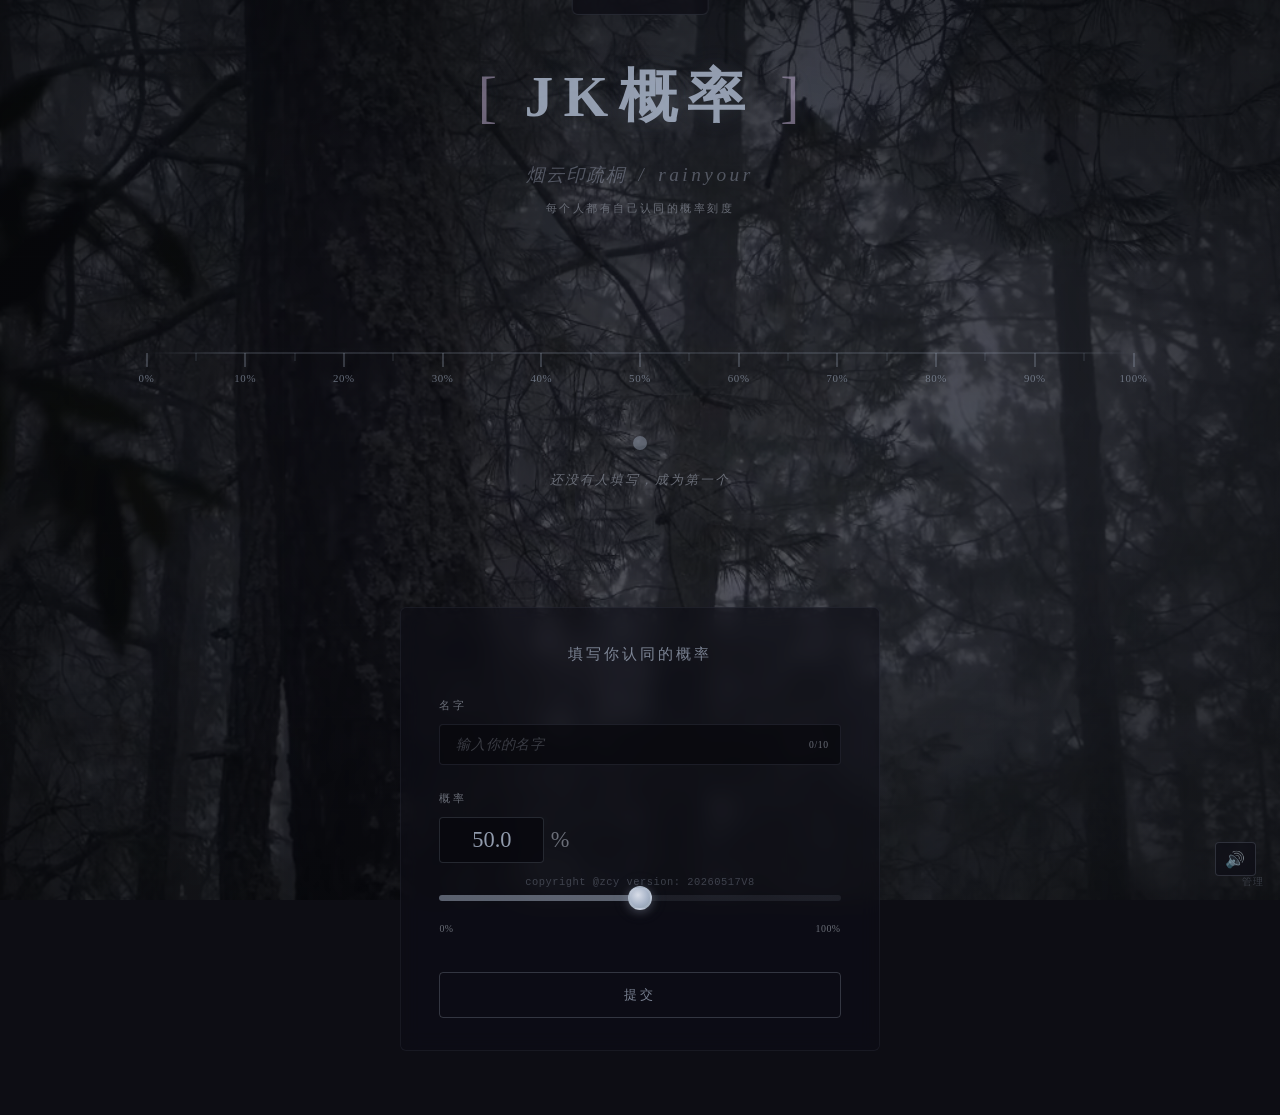
==== index.html @ dbc0c4cd "首页底部添加管理入口链接 [v20260517V8]" ====
<!DOCTYPE html>
<html lang="zh-CN">
<head>
  <meta charset="UTF-8" />
  <meta name="viewport" content="width=device-width, initial-scale=1.0" />
  <title>JK概率</title>
  <link rel="icon" href="favicon.svg" type="image/svg+xml" />
  <link rel="preconnect" href="https://fonts.googleapis.cn" />
  <link rel="preconnect" href="https://fonts.gstatic.com.cn" crossorigin />
  <link href="https://fonts.googleapis.cn/css2?family=Noto+Serif+SC:wght@300;400;600&family=Ma+Shan+Zheng&family=Cormorant+Garamond:ital,wght@0,300;0,400;1,300;1,400&family=ZCOOL+XiaoWei&display=swap" rel="stylesheet" />
  <script src="js/chart.umd.min.js"></script>
  <link rel="stylesheet" href="css/style.css" />
</head>
<body>
  <!-- 背景视频 - 雨林全屏 -->
  <div id="bg-poster"></div>
  <video id="bg-video" autoplay muted loop playsinline preload="auto">
    <source src="media/rain_forest_h264.mp4" type="video/mp4">
    <source src="media/rain_forest_av1.webm" type="video/webm">
  </video>
  <audio id="bg-audio" autoplay loop preload>
    <source src="media/rain_ambient.mp3" type="audio/mp3">
  </audio>
  <div id="bg-video-overlay"></div>

  <!-- 顶部标题 -->
  <header class="site-header">
    <h1 class="logo">
      <span class="logo-bracket">[</span>
      JK概率
      <span class="logo-bracket">]</span>
    </h1>
    <p class="tagline">烟云印疏桐 &nbsp;/&nbsp; <span class="tagline-en">rainyour</span></p>
    <p class="sub">每个人都有自己认同的概率刻度</p>
  </header>

  <!-- 数轴展示区 -->
  <section class="numberline-section">
    <div class="numberline-wrapper">
      <div class="numberline-track">
        <div class="numberline-axis"></div>
        <div class="numberline-ticks" id="ticks"></div>
        <div class="numberline-dots" id="dots"></div>
      </div>
      <div class="empty-state" id="empty-state">
        <div class="empty-pulse"></div>
        <p>还没有人填写，成为第一个</p>
      </div>
    </div>
  </section>

  <!-- 填写者列表 -->
  <section class="entries-list-section" id="entries-list-section">
    <h2 class="entries-title">已填写 <span id="entry-count">0</span> 人</h2>
    <div class="entries-grid" id="entries-grid"></div>
  </section>

  <!-- 统计图表区 -->
  <section class="stats-section" id="stats-section">
    <div class="stats-grid">
      <div class="stat-card">
        <h3 class="stat-title">概率分布</h3>
        <div class="chart-container">
          <canvas id="pieChart"></canvas>
        </div>
        <div class="pie-legend" id="pie-legend"></div>
      </div>
    </div>
    <div class="rank-section">
      <h3 class="stat-title">填写排行</h3>
      <div class="chart-container rank-chart">
        <canvas id="lineChart"></canvas>
      </div>
    </div>
  </section>

  <!-- 行书文字区 -->
  <section class="calligraphy-section" id="calligraphy-section">
    <div class="calligraphy-card">
      <p class="calligraphy-text" id="calligraphy-text"></p>
    </div>
  </section>

  <!-- 表单区 -->
  <section class="form-section">
    <div class="form-card">
      <div class="form-header">
        <h2>填写你认同的概率</h2>
      </div>
      <form id="jk-form">
        <div class="form-group">
          <label for="name-input" class="form-label">名字</label>
          <input
            type="text"
            id="name-input"
            class="form-input"
            placeholder="输入你的名字"
            maxlength="10"
            autocomplete="off"
          />
          <span class="char-count"><span id="char-num">0</span>/10</span>
        </div>

        <div class="form-group">
          <label class="form-label">概率</label>
          <div class="probability-display">
            <input
              type="number"
              id="prob-number"
              class="prob-number-input"
              min="0.1"
              max="100"
              step="0.1"
              value="50.0"
            />
            <span class="prob-percent">%</span>
          </div>
          <input
            type="range"
            id="prob-slider"
            class="prob-slider"
            min="1"
            max="1000"
            step="1"
            value="500"
          />
          <div class="prob-labels">
            <span>0%</span>
            <span>100%</span>
          </div>
        </div>

        <button type="submit" class="submit-btn" id="submit-btn">
          <span class="btn-text">提交</span>
          <span class="btn-loading">
            <span class="dot"></span>
            <span class="dot"></span>
            <span class="dot"></span>
          </span>
        </button>
      </form>
    </div>
  </section>

  <!-- 成功提示 -->
  <div class="toast" id="toast">
    <span class="toast-icon">✓</span>
    <span class="toast-msg">提交成功！</span>
  </div>

  <script src="js/app.js"></script>

  <!-- 版本号 -->
  <div id="version-tag">copyright @zcy version: 20260517V8</div>

  <!-- 管理入口 -->
  <a href="/admin" id="admin-link">管理</a>
</body>
</html>
---- css/style.css ----
/* ===== RESET & BASE ===== */
*, *::before, *::after {
  box-sizing: border-box;
  margin: 0;
  padding: 0;
}

:root {
  --bg-primary: #0d0d14;
  --bg-secondary: #111118;
  --bg-card: rgba(18, 18, 26, 0.6);
  --color-accent: #a8b4c8;
  --color-accent-warm: #c8a8a0;
  --color-accent-mauve: #b8a8c8;
  --color-text: #c0c4cc;
  --color-text-dim: #6a6e78;
  --color-text-light: rgba(180, 185, 200, 0.5);
  --color-ink: #8a8e9a;
  --font-serif: 'Noto Serif SC', 'ZCOOL XiaoWei', 'Source Han Serif SC', serif;
  --font-elegant: 'Ma Shan Zheng', cursive, 'ZCOOL XiaoWei', serif;
}

html {
  scroll-behavior: smooth;
}

body {
  font-family: var(--font-serif);
  background: var(--bg-primary);
  color: var(--color-text);
  min-height: 100vh;
  overflow-x: hidden;
  position: relative;
  letter-spacing: 0.04em;
  line-height: 1.8;
}

/* ===== SCROLLBAR ===== */
::-webkit-scrollbar { width: 5px; }
::-webkit-scrollbar-track { background: var(--bg-primary); }
::-webkit-scrollbar-thumb { background: rgba(168, 180, 200, 0.2); border-radius: 3px; }

#bg-poster {
  position: fixed;
  top: 0;
  left: 0;
  width: 100%;
  height: 100%;
  z-index: 0;
  background: url(/media/rain_poster.jpg) center/cover no-repeat;
  pointer-events: none;
  transition: opacity 1.5s ease;
}

#bg-poster.hidden {
  opacity: 0;
}

/* ===== BACKGROUND VIDEO - RAINY WINDOW ===== */
#bg-video {
  position: fixed;
  top: 0;
  left: 0;
  width: 100%;
  height: 100%;
  object-fit: cover;
  z-index: 0;
  pointer-events: none;
  opacity: 0;
  transition: opacity 1s ease;
}

#bg-video-overlay {
  position: fixed;
  top: 0;
  left: 0;
  width: 100%;
  height: 100%;
  background: 
    radial-gradient(ellipse at center, rgba(15, 16, 22, 0.5) 0%, rgba(10, 11, 16, 0.68) 55%, rgba(6, 7, 10, 0.82) 100%),
    repeating-linear-gradient(90deg, transparent 0px, transparent 140px, rgba(180, 190, 210, 0.012) 140px, rgba(180, 190, 210, 0.012) 142px),
    repeating-linear-gradient(0deg, transparent 0px, transparent 90px, rgba(180, 190, 210, 0.008) 90px, rgba(180, 190, 210, 0.008) 92px);
  z-index: 1;
  pointer-events: none;
}


.calligraphy-section {
  position: relative;
  z-index: 1;
  padding: 0.4rem 2rem 2rem;
  max-width: 860px;
  margin: 0 auto;
  display: none;
}

.calligraphy-section.visible { display: block; }

.calligraphy-card {
  background: rgba(12, 12, 20, 0.45);
  border: 1px solid rgba(168, 180, 200, 0.06);
  border-radius: 6px;
  padding: 1.8rem 2.4rem;
  backdrop-filter: blur(8px);
}

.calligraphy-text {
  font-family: var(--font-elegant);
  font-size: clamp(0.95rem, 2.1vw, 1.18rem);
  color: rgba(168, 176, 196, 0.5);
  line-height: 2.4;
  text-align: center;
  letter-spacing: 0.1em;
  text-shadow: 0 0 25px rgba(168, 176, 196, 0.08);
}

.calligraphy-text .line {
  display: block;
  margin-bottom: 0.05em;
}

/* ===== HEADER ===== */
.site-header {
  position: relative;
  z-index: 1;
  text-align: center;
  padding: 2.8rem 2rem 1.2rem;
}

.logo {
  font-family: var(--font-serif);
  font-size: clamp(2rem, 6.5vw, 3.6rem);
  font-weight: 600;
  color: rgba(168, 180, 200, 0.85);
  letter-spacing: 0.18em;
  text-shadow: 0 2px 20px rgba(168, 180, 200, 0.12), 0 0 40px rgba(168, 180, 200, 0.06);
}

.logo-bracket {
  color: rgba(184, 168, 200, 0.55);
  font-weight: 300;
  letter-spacing: 0.05em;
}

@keyframes logoGlow {
  0%, 100% { text-shadow: 0 2px 20px rgba(168, 180, 200, 0.12), 0 0 40px rgba(168, 180, 200, 0.06); }
  50% { text-shadow: 0 2px 12px rgba(168, 180, 200, 0.08), 0 0 30px rgba(168, 180, 200, 0.04); }
}

.tagline {
  font-family: var(--font-elegant);
  font-size: clamp(0.85rem, 2vw, 1.15rem);
  color: rgba(168, 176, 196, 0.4);
  margin-top: 0.6rem;
  letter-spacing: 0.1em;
  font-style: italic;
}

.tagline-en {
  font-family: 'Cormorant Garamond', 'Playfair Display', serif;
  font-style: italic;
  font-weight: 300;
  letter-spacing: 0.18em;
  font-size: 1.05em;
}

.sub {
  font-family: var(--font-serif);
  font-size: 0.7rem;
  color: var(--color-text-dim);
  margin-top: 0.35rem;
  letter-spacing: 0.22em;
}

/* ===== NUMBER LINE SECTION ===== */
.numberline-section {
  position: relative;
  z-index: 1;
  padding: 1.2rem 2rem 0.8rem;
  min-height: 40vh;
  display: flex;
  align-items: center;
}

.numberline-wrapper {
  width: 100%;
  max-width: 1050px;
  margin: 0 auto;
}

.numberline-track {
  position: relative;
  padding: 4.2rem 0 1.2rem;
  overflow-x: auto;
  overflow-y: visible;
}

.numberline-axis {
  position: absolute;
  top: 50%;
  left: 3%;
  right: 3%;
  height: 1px;
  background: linear-gradient(90deg,
    transparent 0%,
    rgba(168, 180, 200, 0.35) 8%,
    rgba(168, 180, 200, 0.35) 92%,
    transparent 100%
  );
  transform: translateY(-50%);
}

.numberline-ticks {
  position: absolute;
  top: 50%;
  left: 3%;
  right: 3%;
  height: 0;
  transform: translateY(-50%);
  pointer-events: none;
}

.tick {
  position: absolute;
  display: flex;
  flex-direction: column;
  align-items: center;
  transform: translateX(-50%);
}

.tick-mark {
  width: 1px;
  height: 8px;
  background: rgba(168, 180, 200, 0.22);
  margin-bottom: 5px;
}

.tick-label {
  font-family: var(--font-serif);
  font-size: 0.65rem;
  color: rgba(168, 180, 200, 0.38);
  white-space: nowrap;
  position: absolute;
  top: 16px;
  font-weight: 400;
}

.tick.major .tick-mark {
  height: 14px;
  background: rgba(168, 180, 200, 0.5);
  width: 1px;
}

.tick.major .tick-label {
  color: rgba(168, 180, 200, 0.55);
  font-size: 0.68rem;
}

/* ===== DOTS ON NUMBER LINE ===== */
.numberline-dots {
  position: absolute;
  top: 50%;
  left: 3%;
  right: 3%;
  height: 0;
  transform: translateY(-50%);
}

.dot-marker {
  position: absolute;
  transform: translate(-50%, -50%);
  pointer-events: none;
  display: flex;
  flex-direction: column;
  align-items: center;
}

.dot-name-label {
  font-family: var(--font-serif);
  font-size: 0.6rem;
  color: rgba(168, 180, 200, 0.65);
  white-space: nowrap;
  text-align: center;
  max-width: 58px;
  overflow: hidden;
  text-overflow: ellipsis;
  margin-bottom: 5px;
  letter-spacing: 0.05em;
}

.dot-point {
  width: 10px;
  height: 10px;
  border-radius: 50%;
  background: rgba(168, 180, 200, 0.55);
  box-shadow: 0 0 10px rgba(168, 180, 200, 0.2);
  flex-shrink: 0;
}

.dot-prob-label {
  font-family: var(--font-serif);
  font-size: 0.58rem;
  color: rgba(168, 180, 200, 0.45);
  white-space: nowrap;
  text-align: center;
  margin-top: 4px;
  font-style: italic;
}

@keyframes dotPulse {
  0%, 100% { box-shadow: 0 0 8px rgba(168, 180, 200, 0.18), 0 0 16px rgba(168, 180, 200, 0.08); }
  50% { box-shadow: 0 0 12px rgba(168, 180, 200, 0.28), 0 0 24px rgba(168, 180, 200, 0.12); }
}

.dot-marker.entering {
  animation: dotEnter 0.5s cubic-bezier(0.34, 1.56, 0.64, 1) forwards;
}

@keyframes dotEnter {
  0% { transform: translate(-50%, -50%) scale(0); opacity: 0; }
  100% { transform: translate(-50%, -50%) scale(1); opacity: 1; }
}

/* 空状态 */
.empty-state {
  display: none;
  flex-direction: column;
  align-items: center;
  gap: 1.2rem;
  padding: 2.5rem 0;
}

.empty-state.visible { display: flex; }

.empty-pulse {
  width: 14px;
  height: 14px;
  border-radius: 50%;
  background: rgba(168, 180, 200, 0.4);
  animation: emptyPulse 2.5s ease-in-out infinite;
}

@keyframes emptyPulse {
  0%, 100% { transform: scale(1); opacity: 0.4; }
  50% { transform: scale(1.4); opacity: 0.2; }
}

.empty-state p {
  font-family: var(--font-serif);
  font-size: 0.8rem;
  color: var(--color-text-dim);
  letter-spacing: 0.15em;
  font-style: italic;
}

/* ===== ENTRIES LIST ===== */
.entries-list-section {
  position: relative;
  z-index: 1;
  padding: 0.2rem 2rem 0.6rem;
  max-width: 1050px;
  margin: 0 auto;
  display: none;
}

.entries-list-section.visible { display: block; }

.entries-title {
  font-family: var(--font-serif);
  font-size: 0.72rem;
  color: var(--color-text-dim);
  letter-spacing: 0.2em;
  margin-bottom: 0.6rem;
  font-weight: 400;
}

.entries-title span {
  color: var(--color-accent);
  font-weight: 500;
}

.entries-grid {
  display: flex;
  flex-wrap: wrap;
  gap: 0.4rem;
}

.entry-chip {
  display: flex;
  align-items: center;
  gap: 0.5rem;
  background: rgba(16, 16, 24, 0.6);
  border: 1px solid rgba(168, 180, 200, 0.1);
  border-radius: 4px;
  padding: 0.28rem 0.75rem;
  font-size: 0.65rem;
  color: var(--color-text-dim);
  animation: chipFadeIn 0.5s ease forwards;
  font-family: var(--font-serif);
  letter-spacing: 0.03em;
}

@keyframes chipFadeIn {
  from { opacity: 0; transform: translateY(4px); }
  to { opacity: 1; transform: translateY(0); }
}

.entry-chip .prob-badge {
  color: var(--color-accent);
  font-weight: 500;
  font-style: italic;
}

/* ===== STATS SECTION ===== */
.stats-section {
  position: relative;
  z-index: 1;
  padding: 0.4rem 2rem 1.8rem;
  display: none;
}

.stats-section.visible { display: block; }

.stats-grid {
  display: flex;
  justify-content: center;
  max-width: 1050px;
  margin: 0 auto;
}

.stat-card {
  background: rgba(14, 14, 22, 0.55);
  border: 1px solid rgba(168, 180, 200, 0.07);
  border-radius: 6px;
  padding: 1.4rem 1.5rem;
  backdrop-filter: blur(8px);
  width: 100%;
  max-width: 480px;
}

/* 填写排行 - 单独大块区域 */
.rank-section {
  max-width: 1050px;
  margin: 1.2rem auto 0;
  background: rgba(14, 14, 22, 0.55);
  border: 1px solid rgba(168, 180, 200, 0.07);
  border-radius: 6px;
  padding: 1.4rem 1.5rem;
  backdrop-filter: blur(8px);
}

.rank-chart {
  height: 260px;
}

.stat-title {
  font-family: var(--font-serif);
  font-size: 0.72rem;
  color: var(--color-text-dim);
  letter-spacing: 0.22em;
  margin-bottom: 1.1rem;
  text-align: center;
  font-weight: 400;
}

.chart-container {
  position: relative;
  height: 200px;
}

/* Pie legend */
.pie-legend {
  display: flex;
  justify-content: center;
  flex-wrap: wrap;
  gap: 0.4rem 1rem;
  margin-top: 0.9rem;
}

.legend-item {
  display: flex;
  align-items: center;
  gap: 0.35rem;
  font-size: 0.65rem;
  color: var(--color-text-dim);
  font-family: var(--font-serif);
  letter-spacing: 0.03em;
}

.legend-dot {
  width: 7px;
  height: 7px;
  border-radius: 50%;
  flex-shrink: 0;
}

/* ===== FORM SECTION ===== */
.form-section {
  position: relative;
  z-index: 1;
  padding: 0.6rem 2rem 4rem;
}

.form-card {
  max-width: 480px;
  margin: 0 auto;
  background: rgba(14, 14, 22, 0.55);
  border: 1px solid rgba(168, 180, 200, 0.08);
  border-radius: 6px;
  padding: 2rem 2.4rem;
  backdrop-filter: blur(10px);
}

.form-header h2 {
  font-family: var(--font-serif);
  font-size: 0.95rem;
  color: rgba(168, 180, 200, 0.7);
  letter-spacing: 0.2em;
  margin-bottom: 1.8rem;
  text-align: center;
  font-weight: 400;
}

.form-group {
  margin-bottom: 1.5rem;
  position: relative;
}

.form-label {
  display: block;
  font-size: 0.68rem;
  color: var(--color-text-dim);
  letter-spacing: 0.2em;
  margin-bottom: 0.5rem;
  font-family: var(--font-serif);
}

.form-input {
  width: 100%;
  background: rgba(8, 8, 14, 0.7);
  border: 1px solid rgba(168, 180, 200, 0.12);
  border-radius: 4px;
  padding: 0.7rem 1rem;
  color: var(--color-text);
  font-family: var(--font-serif);
  font-size: 0.88rem;
  outline: none;
  transition: border-color 0.3s;
  letter-spacing: 0.05em;
}

.form-input:focus {
  border-color: rgba(168, 180, 200, 0.3);
}

.form-input::placeholder { 
  color: rgba(106, 110, 120, 0.5);
  font-style: italic;
}

.char-count {
  position: absolute;
  right: 0.75rem;
  bottom: 0.75rem;
  font-size: 0.6rem;
  color: var(--color-text-dim);
  font-family: var(--font-serif);
}

/* Probability */
.probability-display {
  display: flex;
  align-items: baseline;
  gap: 0.4rem;
  margin-bottom: 1.2rem;
}

.prob-number-input {
  width: 105px;
  background: rgba(8, 8, 14, 0.8);
  border: 1px solid rgba(168, 180, 200, 0.18);
  border-radius: 4px;
  padding: 0.55rem 0.75rem;
  color: rgba(168, 180, 200, 0.85);
  font-family: var(--font-serif);
  font-size: 1.4rem;
  font-weight: 500;
  text-align: center;
  outline: none;
  transition: border-color 0.25s;
  -moz-appearance: textfield;
}

.prob-number-input::-webkit-outer-spin-button,
.prob-number-input::-webkit-inner-spin-button { -webkit-appearance: none; }

.prob-number-input:focus {
  border-color: rgba(168, 180, 200, 0.35);
}

.prob-percent {
  font-family: var(--font-serif);
  font-size: 1.4rem;
  color: var(--color-text-dim);
  font-weight: 300;
}

/* Slider — 柔和文雅滑轨 */
.prob-slider {
  -webkit-appearance: none;
  appearance: none;
  width: 100%;
  height: 6px;
  border-radius: 100px;
  background: rgba(168, 180, 200, 0.1);
  outline: none;
  cursor: pointer;
}

.prob-slider::-webkit-slider-thumb {
  -webkit-appearance: none;
  appearance: none;
  width: 24px;
  height: 24px;
  border-radius: 50%;
  background: radial-gradient(circle at 40% 35%, #d8dde8, #a8b4c8 55%, #8898a8);
  border: 2px solid rgba(255, 255, 255, 0.12);
  box-shadow: 0 2px 10px rgba(168, 180, 200, 0.3), 0 0 20px rgba(168, 180, 200, 0.1);
  cursor: grab;
  transition: transform 0.2s, box-shadow 0.2s;
}

.prob-slider::-webkit-slider-thumb:hover {
  transform: scale(1.15);
  box-shadow: 0 3px 14px rgba(168, 180, 200, 0.4), 0 0 28px rgba(168, 180, 200, 0.15);
}

.prob-slider::-webkit-slider-thumb:active {
  cursor: grabbing;
  transform: scale(1.08);
}

.prob-slider::-moz-range-thumb {
  width: 24px;
  height: 24px;
  border-radius: 50%;
  background: radial-gradient(circle at 40% 35%, #d8dde8, #a8b4c8 55%, #8898a8);
  border: 2px solid rgba(255, 255, 255, 0.12);
  box-shadow: 0 2px 10px rgba(168, 180, 200, 0.3), 0 0 20px rgba(168, 180, 200, 0.1);
  cursor: grab;
}

.prob-labels {
  display: flex;
  justify-content: space-between;
  margin-top: 0.6rem;
  font-size: 0.62rem;
  color: var(--color-text-dim);
  font-family: var(--font-serif);
  letter-spacing: 0.05em;
}

/* Submit Button */
.submit-btn {
  width: 100%;
  padding: 0.82rem 2rem;
  margin-top: 0.6rem;
  background: transparent;
  border: 1px solid rgba(168, 180, 200, 0.25);
  border-radius: 4px;
  color: rgba(168, 180, 200, 0.7);
  font-family: var(--font-serif);
  font-size: 0.82rem;
  font-weight: 400;
  letter-spacing: 0.25em;
  cursor: pointer;
  transition: all 0.35s ease;
  position: relative;
  overflow: hidden;
}

.submit-btn::before {
  content: '';
  position: absolute;
  inset: 0;
  background: linear-gradient(90deg, transparent, rgba(168, 180, 200, 0.06), transparent);
  transform: translateX(-100%);
  transition: transform 0.5s;
}

.submit-btn:hover::before { transform: translateX(100%); }
.submit-btn:hover { 
  background: rgba(168, 180, 200, 0.05);
  border-color: rgba(168, 180, 200, 0.4);
  color: rgba(168, 180, 200, 0.9);
}
.submit-btn:active { transform: scale(0.98); }

.submit-btn.loading .btn-text { display: none; }
.submit-btn.loading .btn-loading { display: flex; }

.btn-loading {
  display: none;
  justify-content: center;
  align-items: center;
  gap: 5px;
}

.btn-loading .dot {
  width: 4px;
  height: 4px;
  border-radius: 50%;
  background: rgba(168, 180, 200, 0.6);
  animation: loadingDot 1s ease-in-out infinite;
}

.btn-loading .dot:nth-child(2) { animation-delay: 0.2s; }
.btn-loading .dot:nth-child(3) { animation-delay: 0.4s; }

@keyframes loadingDot {
  0%, 100% { opacity: 0.25; transform: scale(0.8); }
  50% { opacity: 0.7; transform: scale(1); }
}

/* ===== TOAST ===== */
.toast {
  position: fixed;
  top: 1.5rem;
  left: 50%;
  transform: translateX(-50%) translateY(-120%);
  background: rgba(14, 14, 22, 0.8);
  border: 1px solid rgba(168, 180, 200, 0.15);
  border-radius: 6px;
  padding: 0.6rem 1.4rem;
  display: flex;
  align-items: center;
  gap: 0.5rem;
  font-family: var(--font-serif);
  font-size: 0.8rem;
  color: rgba(168, 180, 200, 0.7);
  backdrop-filter: blur(8px);
  transition: transform 0.4s cubic-bezier(0.34, 1.56, 0.64, 1);
  z-index: 100;
}

.toast.show { transform: translateX(-50%) translateY(0); }

/* ===== RESPONSIVE ===== */
@media (max-width: 680px) {
  .stats-grid { grid-template-columns: 1fr; }
  .chart-container { height: 180px; }
  .form-card { padding: 1.5rem 1.8rem; }
  .numberline-section { min-height: 35vh; }
  .numberline-track { padding: 4.5rem 0 1.2rem; }
  .calligraphy-card { padding: 1.4rem 1.6rem; }
}
#admin-link {
  position: fixed;
  bottom: 0.5rem;
  right: 1rem;
  z-index: 9999;
  font-family: 'JetBrainsMono', monospace;
  font-size: 0.65rem;
  color: rgba(168, 180, 200, 0.25);
  letter-spacing: 0.08em;
  text-decoration: none;
  transition: color 0.3s;
}
#admin-link:hover { color: rgba(168, 180, 200, 0.5); }

/* ===== VERSION TAG ===== */
#version-tag {
  position: fixed;
  bottom: 0.5rem;
  left: 50%;
  transform: translateX(-50%);
  z-index: 9999;
  font-family: 'JetBrainsMono', monospace;
  font-size: 0.65rem;
  color: rgba(168, 180, 200, 0.3);
  letter-spacing: 0.05em;
  pointer-events: none;
  user-select: none;
  white-space: nowrap;
}
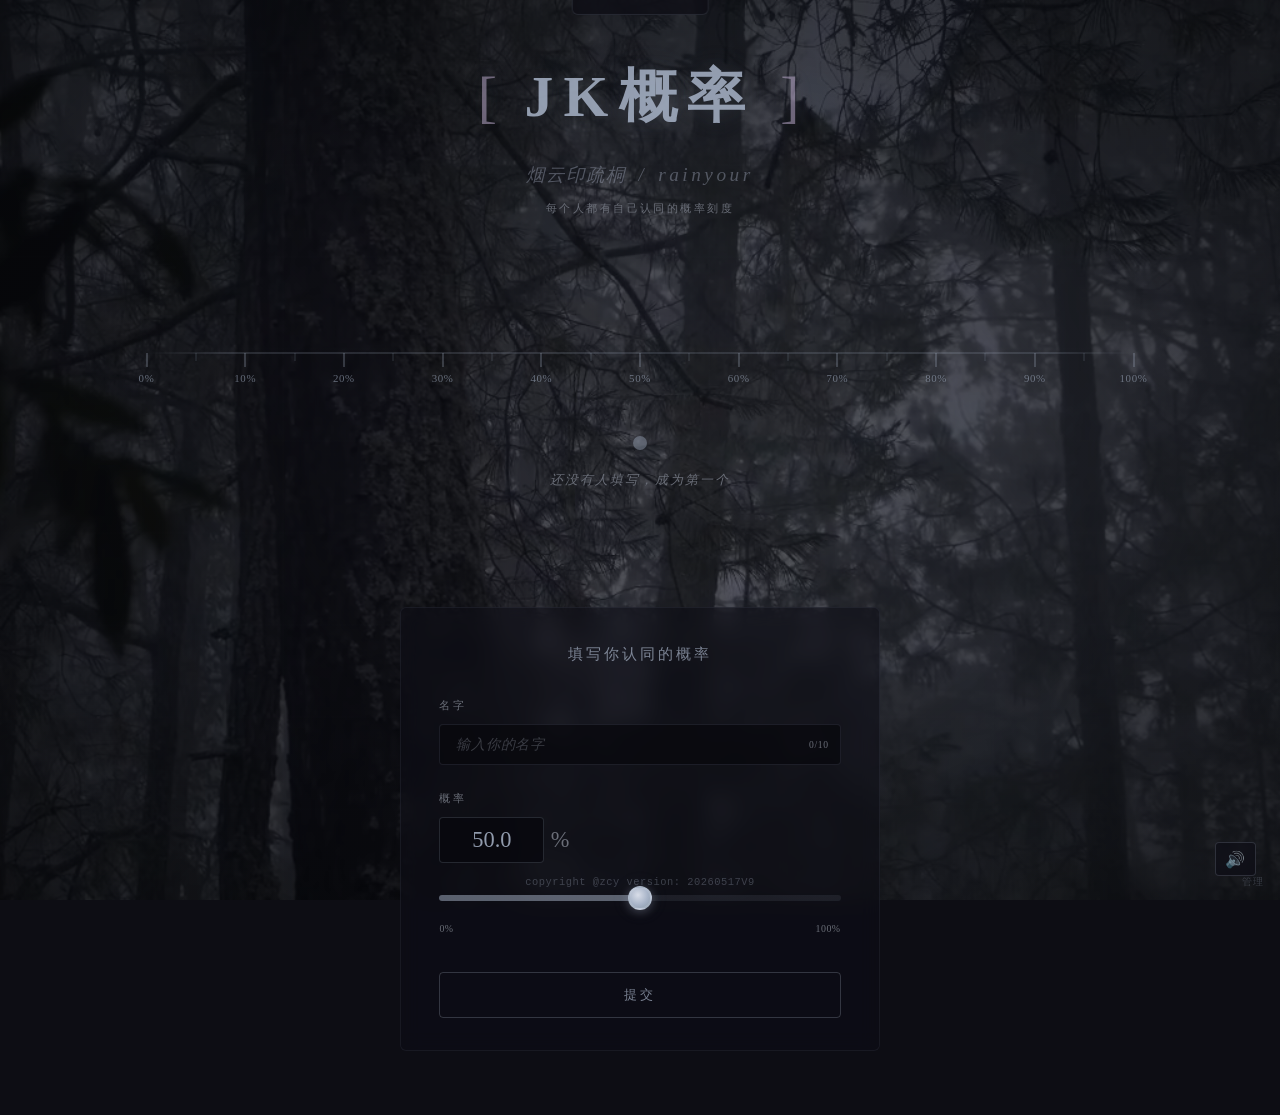
==== commit bde772ee: "发布网站 [v20260517V9]" ====
--- a/index.html
+++ b/index.html
@@ -151,7 +151,7 @@
   <script src="js/app.js"></script>
 
   <!-- 版本号 -->
-  <div id="version-tag">copyright @zcy version: 20260517V8</div>
+  <div id="version-tag">copyright @zcy version: 20260517V9</div>
 
   <!-- 管理入口 -->
   <a href="/admin" id="admin-link">管理</a>
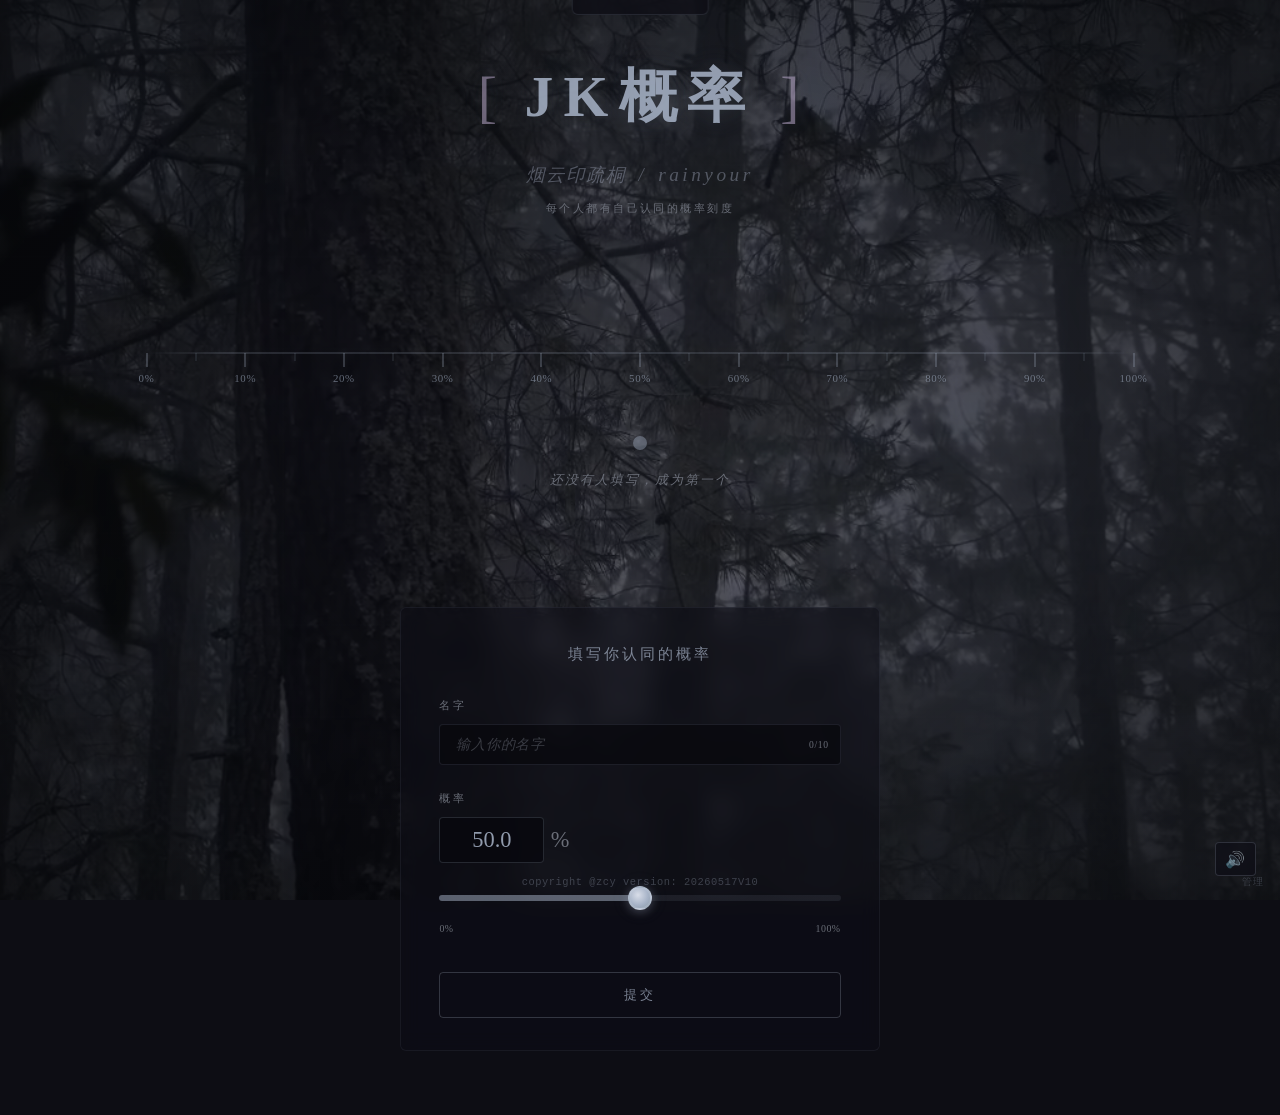
==== commit 797425f8: "修复：提交后刷新统计数据和图表 [v20260517V10]" ====
--- a/index.html
+++ b/index.html
@@ -151,7 +151,7 @@
   <script src="js/app.js"></script>
 
   <!-- 版本号 -->
-  <div id="version-tag">copyright @zcy version: 20260517V9</div>
+  <div id="version-tag">copyright @zcy version: 20260517V10</div>
 
   <!-- 管理入口 -->
   <a href="/admin" id="admin-link">管理</a>
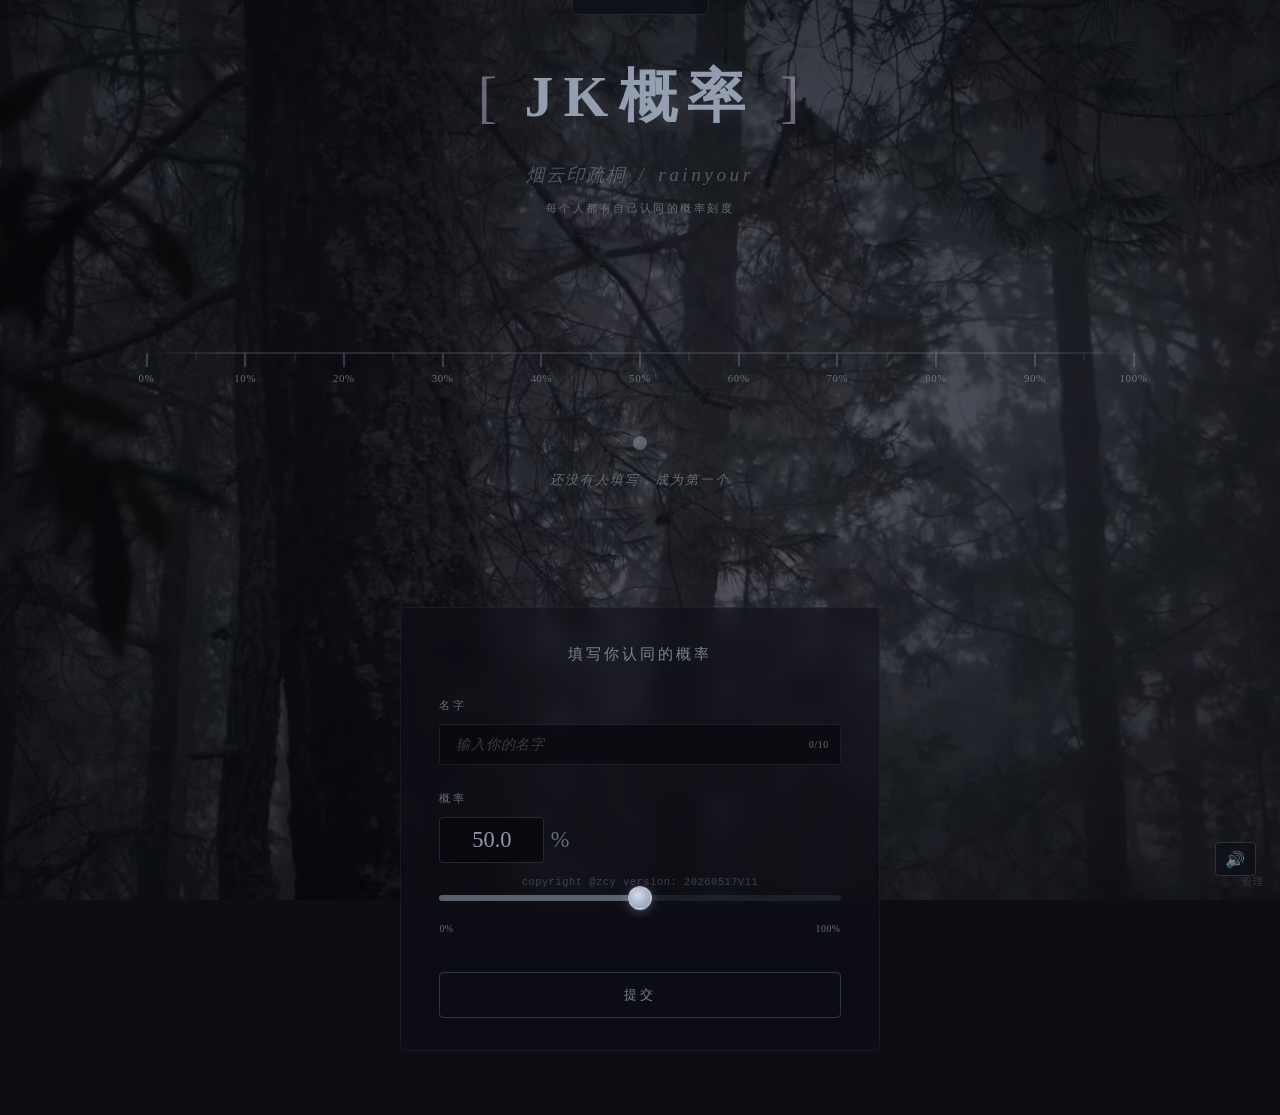
==== commit 8fd67b82: "修复管理入口链接指向admin.html [v20260517V11]" ====
--- a/index.html
+++ b/index.html
@@ -151,9 +151,9 @@
   <script src="js/app.js"></script>
 
   <!-- 版本号 -->
-  <div id="version-tag">copyright @zcy version: 20260517V10</div>
+  <div id="version-tag">copyright @zcy version: 20260517V11</div>
 
   <!-- 管理入口 -->
-  <a href="/admin" id="admin-link">管理</a>
+  <a href="/admin.html" id="admin-link">管理</a>
 </body>
 </html>
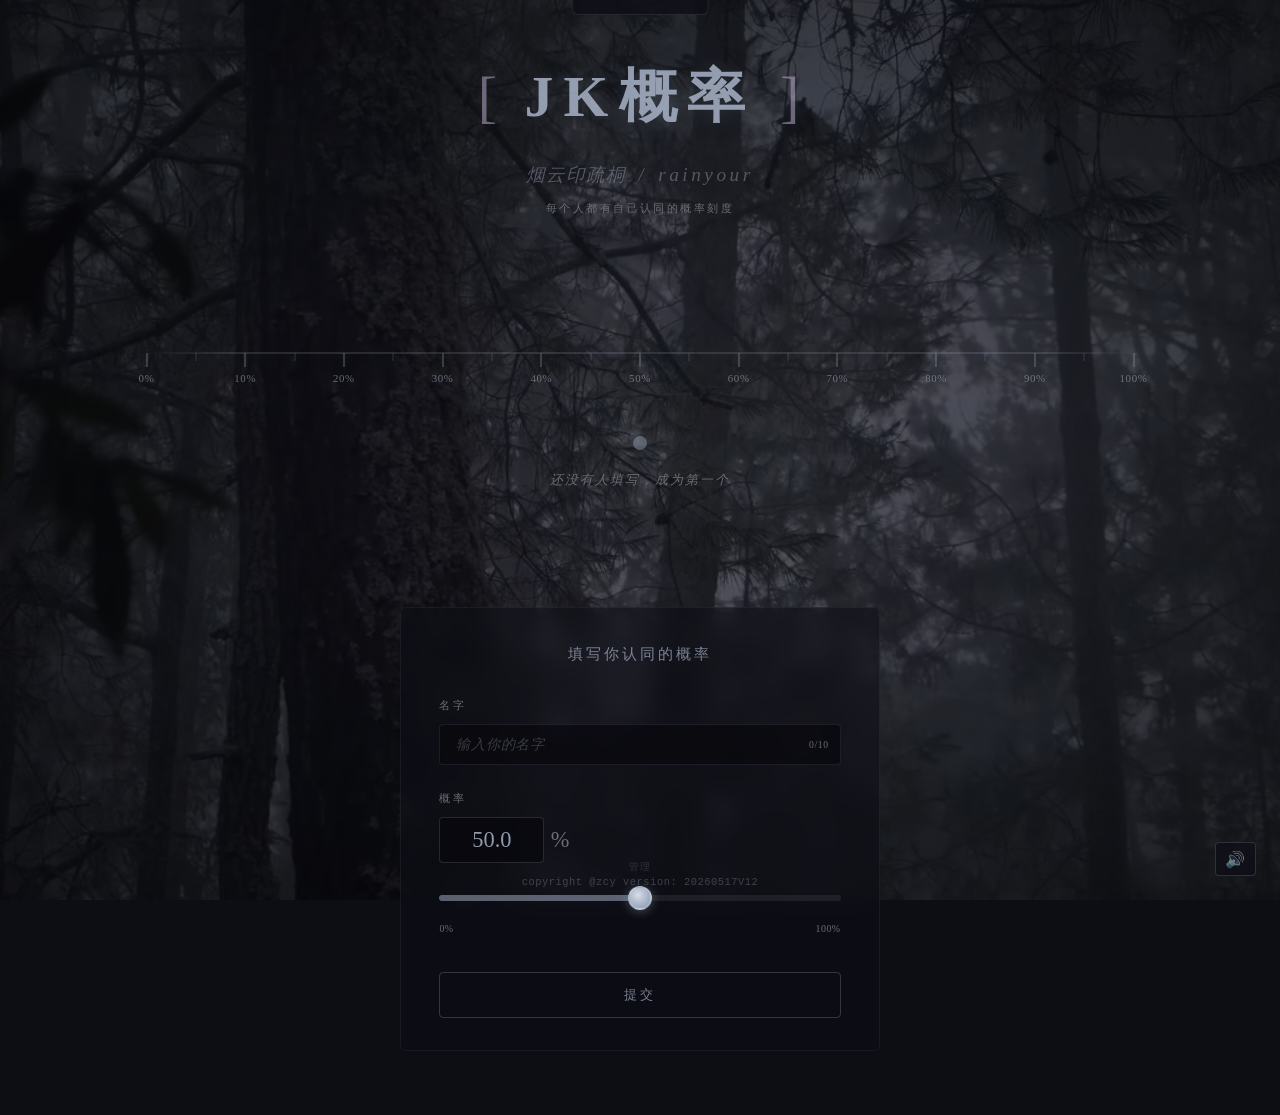
==== commit 90d0555c: "管理入口移到版本号下方居中 [v20260517V12]" ====
--- a/index.html
+++ b/index.html
@@ -150,10 +150,10 @@
 
   <script src="js/app.js"></script>
 
-  <!-- 版本号 -->
-  <div id="version-tag">copyright @zcy version: 20260517V11</div>
-
   <!-- 管理入口 -->
   <a href="/admin.html" id="admin-link">管理</a>
+
+  <!-- 版本号 -->
+  <div id="version-tag">copyright @zcy version: 20260517V12</div>
 </body>
 </html>
--- a/css/style.css
+++ b/css/style.css
@@ -756,17 +756,18 @@
 }
 #admin-link {
   position: fixed;
-  bottom: 0.5rem;
-  right: 1rem;
+  bottom: 1.5rem;
+  left: 50%;
+  transform: translateX(-50%);
   z-index: 9999;
   font-family: 'JetBrainsMono', monospace;
-  font-size: 0.65rem;
-  color: rgba(168, 180, 200, 0.25);
+  font-size: 0.6rem;
+  color: rgba(168, 180, 200, 0.2);
   letter-spacing: 0.08em;
   text-decoration: none;
   transition: color 0.3s;
 }
-#admin-link:hover { color: rgba(168, 180, 200, 0.5); }
+#admin-link:hover { color: rgba(168, 180, 200, 0.4); }
 
 /* ===== VERSION TAG ===== */
 #version-tag {
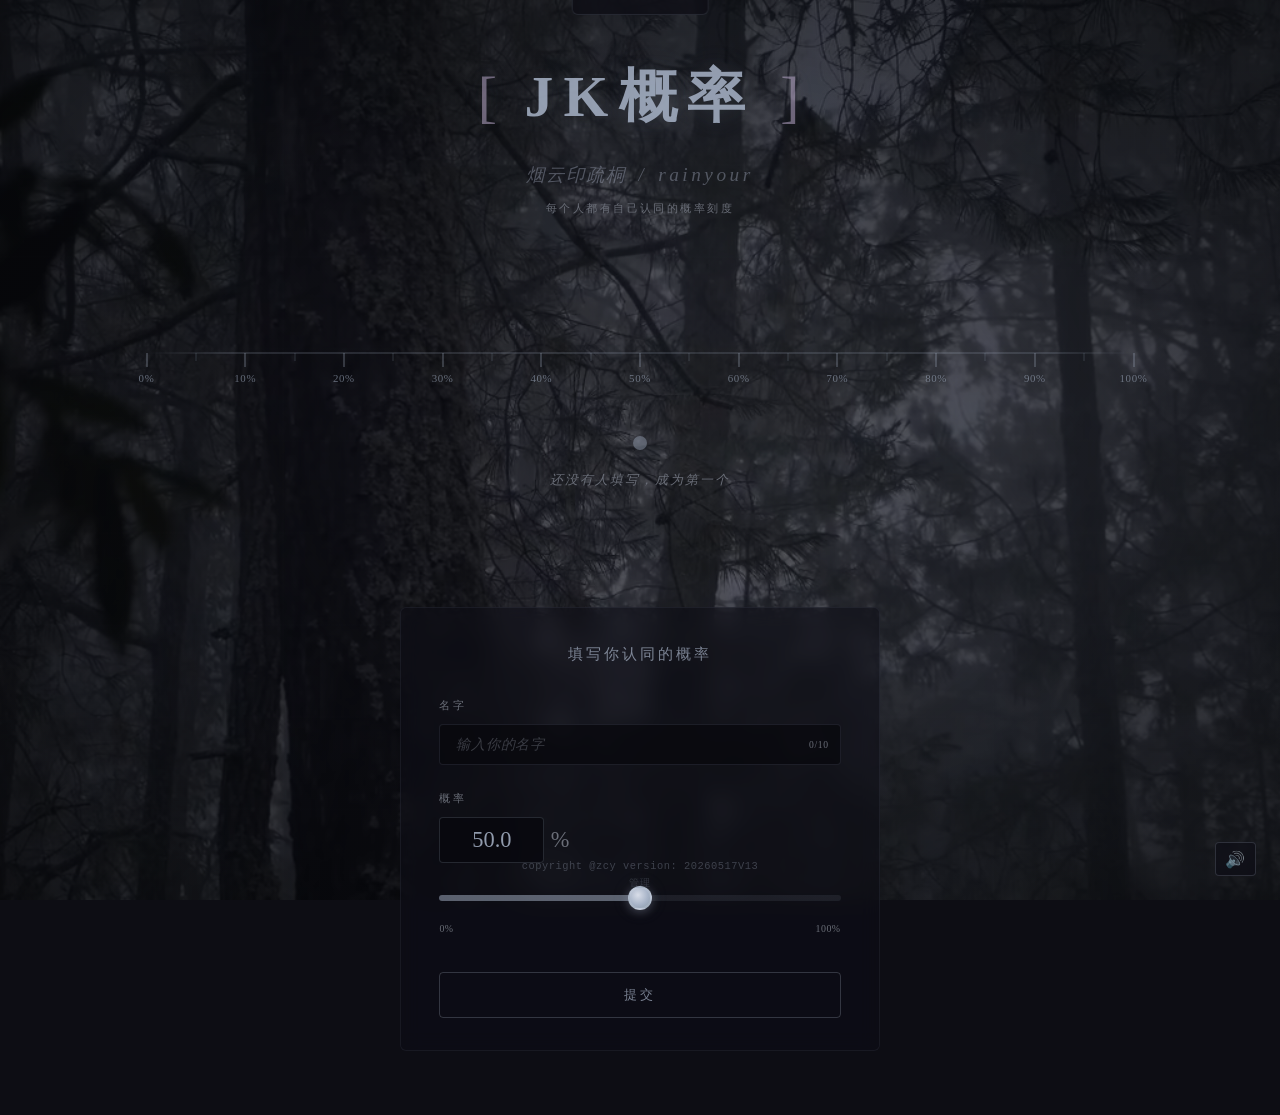
==== commit 3deb4f79: "调整：管理入口在版本号下方 [v20260517V13]" ====
--- a/index.html
+++ b/index.html
@@ -150,10 +150,10 @@
 
   <script src="js/app.js"></script>
 
+  <!-- 版本号 -->
+  <div id="version-tag">copyright @zcy version: 20260517V13</div>
+
   <!-- 管理入口 -->
   <a href="/admin.html" id="admin-link">管理</a>
-
-  <!-- 版本号 -->
-  <div id="version-tag">copyright @zcy version: 20260517V12</div>
 </body>
 </html>
--- a/css/style.css
+++ b/css/style.css
@@ -756,7 +756,7 @@
 }
 #admin-link {
   position: fixed;
-  bottom: 1.5rem;
+  bottom: 0.5rem;
   left: 50%;
   transform: translateX(-50%);
   z-index: 9999;
@@ -772,7 +772,7 @@
 /* ===== VERSION TAG ===== */
 #version-tag {
   position: fixed;
-  bottom: 0.5rem;
+  bottom: 1.5rem;
   left: 50%;
   transform: translateX(-50%);
   z-index: 9999;
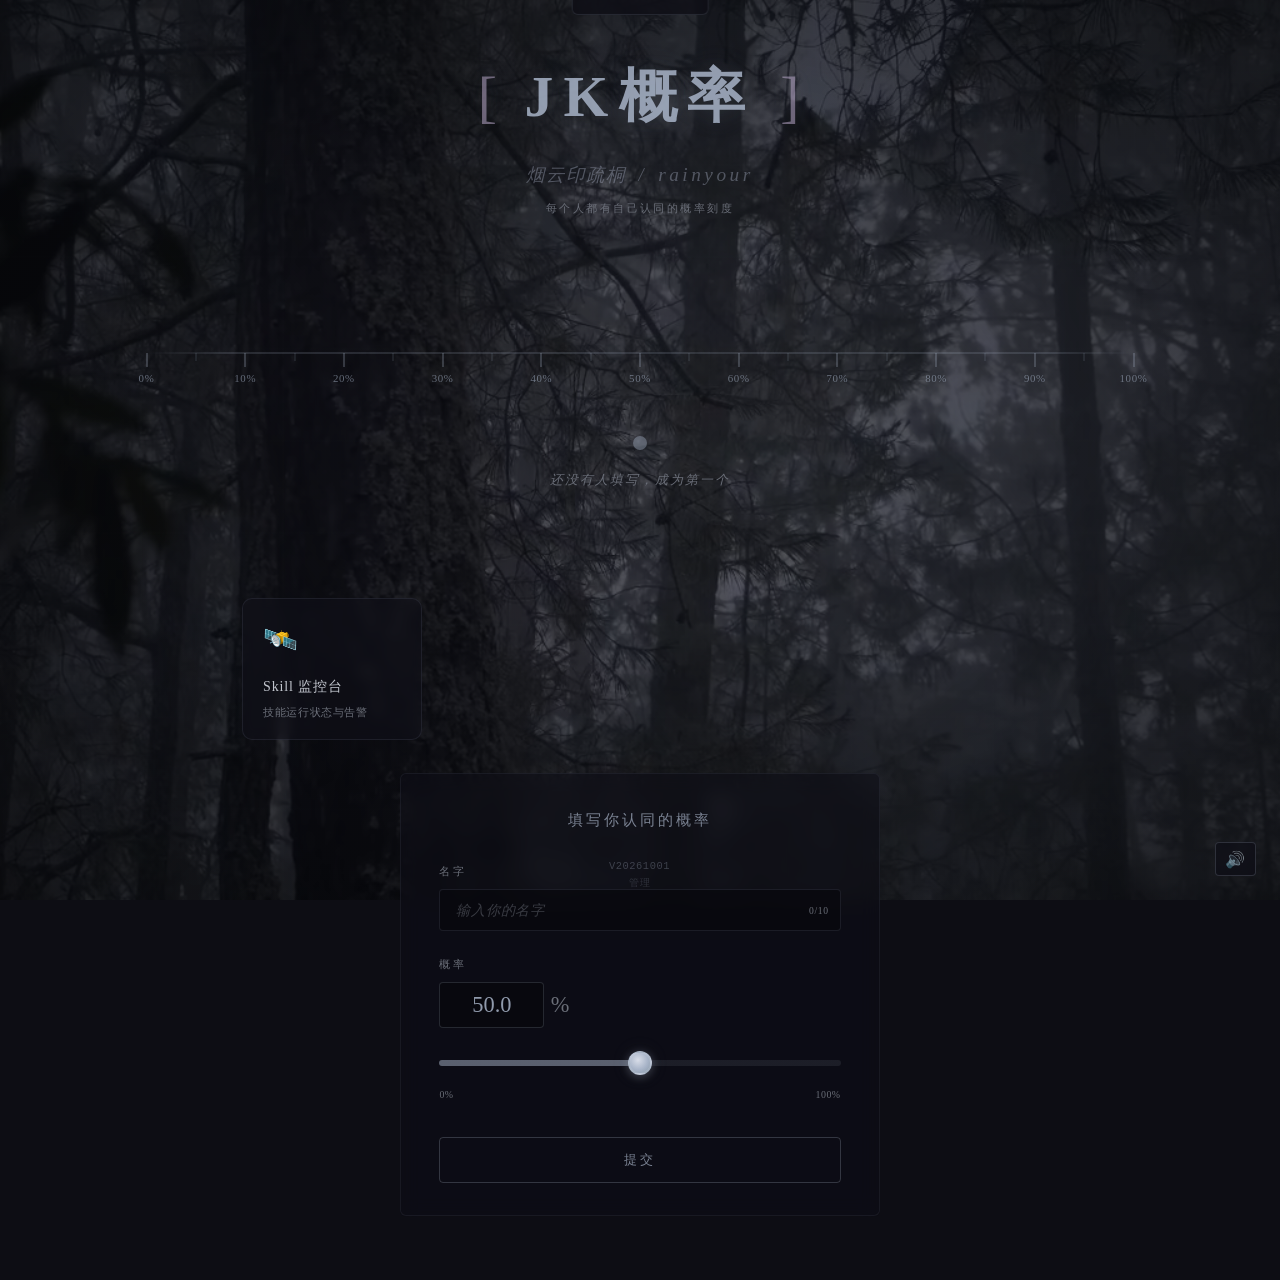
==== commit e6b87d69: "feat: 添加Skill监控台入口卡片" ====
--- a/index.html
+++ b/index.html
@@ -81,6 +81,17 @@
     </div>
   </section>
 
+  <!-- 快捷入口 -->
+  <section class="quick-links-section">
+    <div class="quick-links-grid">
+      <a href="http://100.70.233.34:8787" target="_blank" class="quick-link-card" rel="noopener">
+        <span class="quick-link-icon">🛰️</span>
+        <span class="quick-link-label">Skill 监控台</span>
+        <span class="quick-link-desc">技能运行状态与告警</span>
+      </a>
+    </div>
+  </section>
+
   <!-- 表单区 -->
   <section class="form-section">
     <div class="form-card">
@@ -151,7 +162,7 @@
   <script src="js/app.js"></script>
 
   <!-- 版本号 -->
-  <div id="version-tag">copyright @zcy version: 20260517V13</div>
+  <div id="version-tag">V20261001</div>
 
   <!-- 管理入口 -->
   <a href="/admin.html" id="admin-link">管理</a>
--- a/css/style.css
+++ b/css/style.css
@@ -784,3 +784,56 @@
   user-select: none;
   white-space: nowrap;
 }
+
+/* ===== QUICK LINKS ===== */
+.quick-links-section {
+  position: relative;
+  z-index: 1;
+  padding: 0 2rem 1.5rem;
+  max-width: 860px;
+  margin: 0 auto;
+}
+
+.quick-links-grid {
+  display: flex;
+  gap: 16px;
+  flex-wrap: wrap;
+}
+
+.quick-link-card {
+  display: flex;
+  flex-direction: column;
+  align-items: flex-start;
+  background: rgba(18, 18, 26, 0.55);
+  border: 1px solid rgba(168, 180, 200, 0.1);
+  border-radius: 10px;
+  padding: 16px 20px;
+  text-decoration: none;
+  color: var(--color-text);
+  transition: all 0.3s;
+  min-width: 180px;
+  backdrop-filter: blur(6px);
+}
+
+.quick-link-card:hover {
+  border-color: rgba(168, 180, 200, 0.3);
+  background: rgba(18, 18, 26, 0.7);
+  transform: translateY(-2px);
+}
+
+.quick-link-icon {
+  font-size: 28px;
+  margin-bottom: 8px;
+}
+
+.quick-link-label {
+  font-size: 14px;
+  font-weight: 500;
+  letter-spacing: 0.06em;
+}
+
+.quick-link-desc {
+  font-size: 11px;
+  color: var(--color-text-dim);
+  margin-top: 4px;
+}
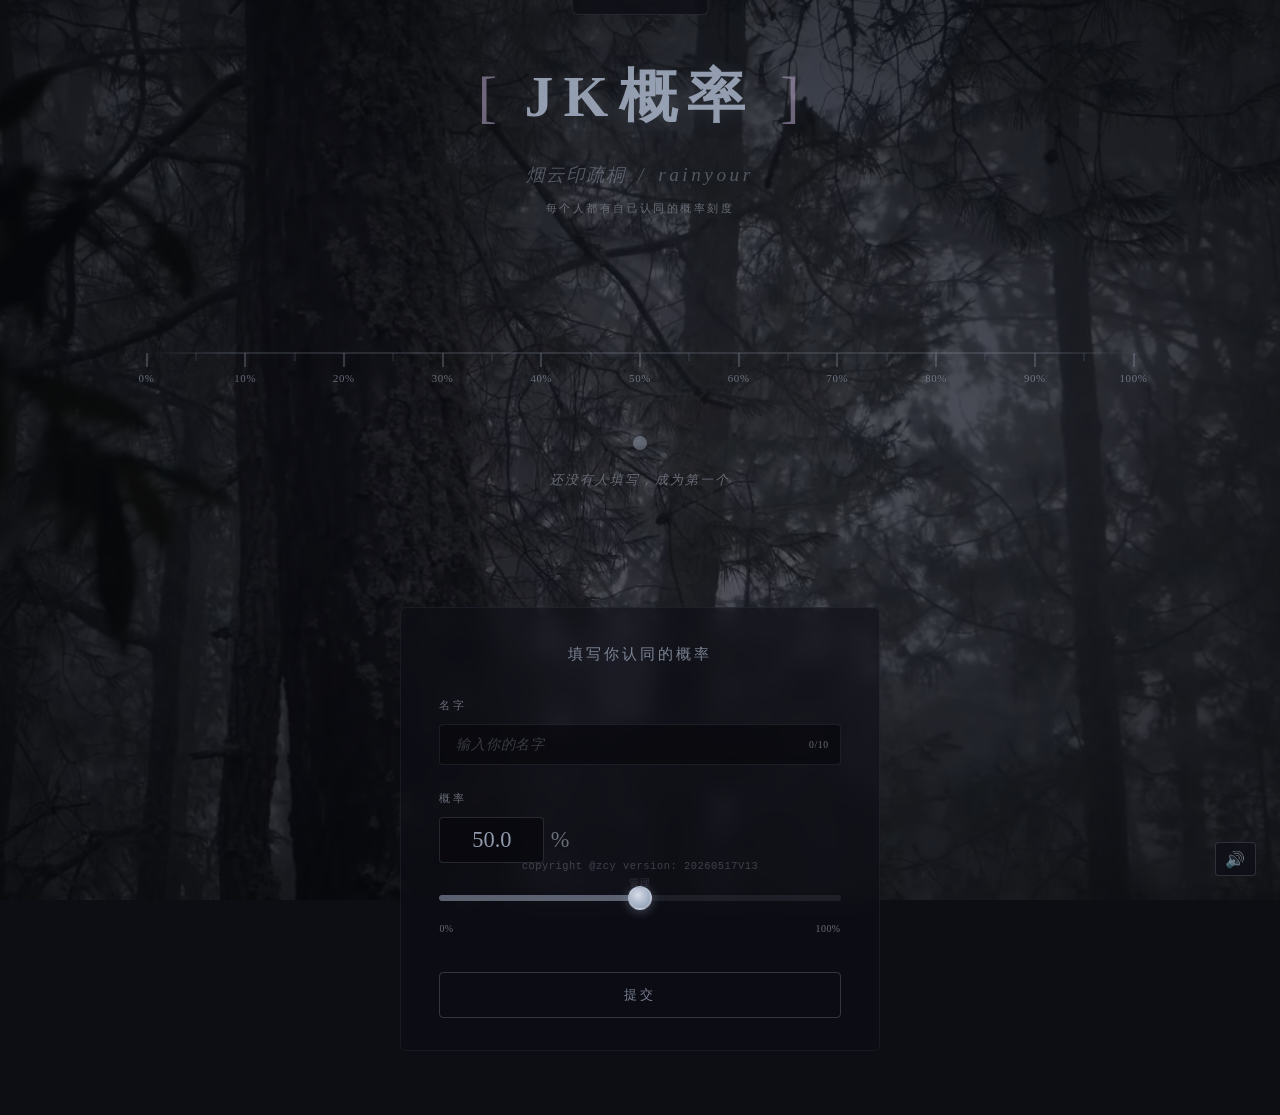
==== commit d66a0ad0: "Revert "feat: 添加Skill监控台入口卡片" This reverts commit e6b87d692c6addf7752e7d1862259cc934551875." ====
--- a/index.html
+++ b/index.html
@@ -81,17 +81,6 @@
     </div>
   </section>
 
-  <!-- 快捷入口 -->
-  <section class="quick-links-section">
-    <div class="quick-links-grid">
-      <a href="http://100.70.233.34:8787" target="_blank" class="quick-link-card" rel="noopener">
-        <span class="quick-link-icon">🛰️</span>
-        <span class="quick-link-label">Skill 监控台</span>
-        <span class="quick-link-desc">技能运行状态与告警</span>
-      </a>
-    </div>
-  </section>
-
   <!-- 表单区 -->
   <section class="form-section">
     <div class="form-card">
@@ -162,7 +151,7 @@
   <script src="js/app.js"></script>
 
   <!-- 版本号 -->
-  <div id="version-tag">V20261001</div>
+  <div id="version-tag">copyright @zcy version: 20260517V13</div>
 
   <!-- 管理入口 -->
   <a href="/admin.html" id="admin-link">管理</a>
--- a/css/style.css
+++ b/css/style.css
@@ -784,56 +784,3 @@
   user-select: none;
   white-space: nowrap;
 }
-
-/* ===== QUICK LINKS ===== */
-.quick-links-section {
-  position: relative;
-  z-index: 1;
-  padding: 0 2rem 1.5rem;
-  max-width: 860px;
-  margin: 0 auto;
-}
-
-.quick-links-grid {
-  display: flex;
-  gap: 16px;
-  flex-wrap: wrap;
-}
-
-.quick-link-card {
-  display: flex;
-  flex-direction: column;
-  align-items: flex-start;
-  background: rgba(18, 18, 26, 0.55);
-  border: 1px solid rgba(168, 180, 200, 0.1);
-  border-radius: 10px;
-  padding: 16px 20px;
-  text-decoration: none;
-  color: var(--color-text);
-  transition: all 0.3s;
-  min-width: 180px;
-  backdrop-filter: blur(6px);
-}
-
-.quick-link-card:hover {
-  border-color: rgba(168, 180, 200, 0.3);
-  background: rgba(18, 18, 26, 0.7);
-  transform: translateY(-2px);
-}
-
-.quick-link-icon {
-  font-size: 28px;
-  margin-bottom: 8px;
-}
-
-.quick-link-label {
-  font-size: 14px;
-  font-weight: 500;
-  letter-spacing: 0.06em;
-}
-
-.quick-link-desc {
-  font-size: 11px;
-  color: var(--color-text-dim);
-  margin-top: 4px;
-}
